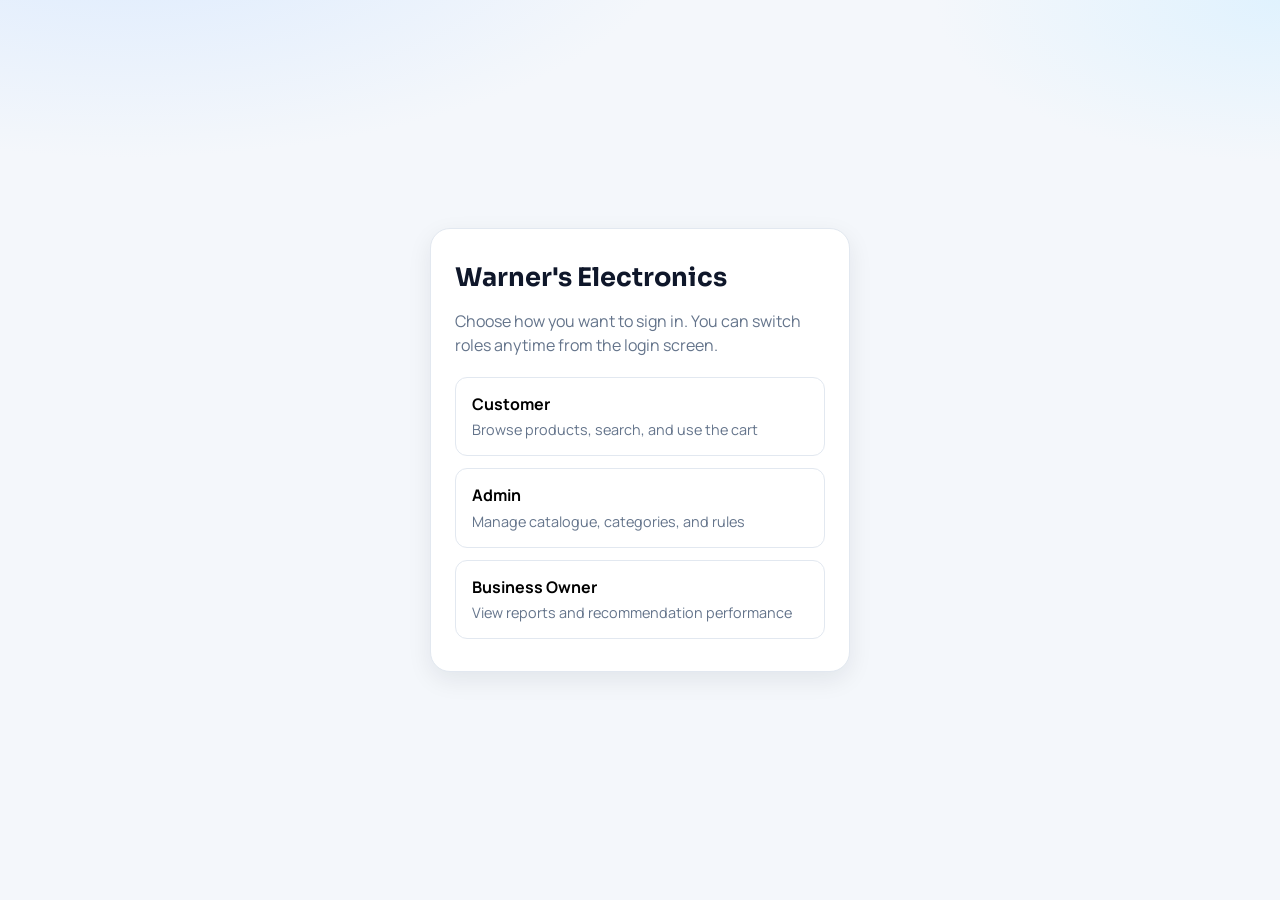
==== index.html @ d9ba6e4d "Add Warner's Electronics website for ICT308 project." ====
<!DOCTYPE html>
<html lang="en">
  <head>
    <meta charset="UTF-8" />
    <meta name="viewport" content="width=device-width, initial-scale=1.0" />
    <title>Warner's Electronics — Login</title>
    <link rel="stylesheet" href="css/styles.css" />
  </head>
  <body>
    <div class="login-wrap">
      <div class="login-card">
        <h1>Warner's Electronics</h1>
        <p class="muted">
          Choose how you want to sign in. You can switch roles anytime from the
          login screen.
        </p>
        <div class="role-list">
          <button class="role-btn" type="button" data-role="customer">
            <strong>Customer</strong>
            <span>Browse products, search, and use the cart</span>
          </button>
          <button class="role-btn" type="button" data-role="admin">
            <strong>Admin</strong>
            <span>Manage catalogue, categories, and rules</span>
          </button>
          <button class="role-btn" type="button" data-role="owner">
            <strong>Business Owner</strong>
            <span>View reports and recommendation performance</span>
          </button>
        </div>
      </div>
    </div>
    <script src="js/data.js"></script>
    <script src="js/app.js"></script>
    <script>
      document.querySelectorAll("[data-role]").forEach((btn) => {
        btn.addEventListener("click", () => {
          const role = btn.getAttribute("data-role");
          Warners.setRole(role);
          if (role === "customer") location.href = "home.html";
          else if (role === "admin") location.href = "admin.html";
          else location.href = "owner.html";
        });
      });
    </script>
  </body>
</html>
---- css/styles.css ----
@import url("https://fonts.googleapis.com/css2?family=Manrope:wght@400;500;600;700;800&family=Sora:wght@600;700&display=swap");

:root {
  --blue: #2563eb;
  --blue-dark: #1d4ed8;
  --blue-soft: #dbeafe;
  --ink: #0f172a;
  --muted: #64748b;
  --line: #e2e8f0;
  --surface: #fff;
  --page: #f4f7fb;
  --radius: 14px;
  --shadow: 0 8px 24px rgba(15, 23, 42, 0.08);
  --font: "Manrope", sans-serif;
  --display: "Sora", sans-serif;
}

* {
  box-sizing: border-box;
}

body {
  margin: 0;
  font-family: var(--font);
  color: var(--ink);
  background:
    radial-gradient(ellipse 80% 50% at 10% -10%, #dbeafe 0%, transparent 55%),
    radial-gradient(ellipse 60% 40% at 100% 0%, #e0f2fe 0%, transparent 45%),
    var(--page);
  min-height: 100vh;
}

a {
  color: inherit;
  text-decoration: none;
}

button,
input,
select {
  font: inherit;
}

button {
  cursor: pointer;
}

.topbar {
  display: flex;
  align-items: center;
  justify-content: space-between;
  gap: 1rem;
  padding: 0.9rem 1.4rem;
  background: rgba(255, 255, 255, 0.9);
  border-bottom: 1px solid var(--line);
  position: sticky;
  top: 0;
  z-index: 10;
  backdrop-filter: blur(8px);
}

.brand {
  font-family: var(--display);
  font-weight: 700;
  font-size: 1.05rem;
}

.nav {
  display: flex;
  flex-wrap: wrap;
  gap: 0.65rem;
}

.nav a {
  color: var(--muted);
  font-weight: 600;
  font-size: 0.92rem;
  padding: 0.35rem 0.55rem;
  border-radius: 8px;
}

.nav a:hover,
.nav a.active {
  color: var(--blue);
  background: var(--blue-soft);
}

.nav-right {
  display: flex;
  align-items: center;
  gap: 0.75rem;
}

.badge {
  background: var(--blue-soft);
  color: var(--blue-dark);
  font-size: 0.78rem;
  font-weight: 700;
  padding: 0.25rem 0.55rem;
  border-radius: 999px;
  text-transform: capitalize;
}

.btn {
  display: inline-flex;
  align-items: center;
  justify-content: center;
  gap: 0.4rem;
  border: 0;
  border-radius: 10px;
  padding: 0.7rem 1.1rem;
  font-weight: 700;
  background: var(--blue);
  color: #fff;
}

.btn:hover {
  background: var(--blue-dark);
}

.btn-ghost {
  background: transparent;
  color: var(--muted);
  border: 1px solid var(--line);
}

.btn-ghost:hover {
  color: var(--ink);
  background: #fff;
}

.btn-dark {
  background: #0f172a;
}

.btn-dark:hover {
  background: #1e293b;
}

.page {
  width: min(1100px, calc(100% - 2rem));
  margin: 0 auto;
  padding: 1.5rem 0 3rem;
}

.panel {
  background: var(--surface);
  border: 1px solid var(--line);
  border-radius: var(--radius);
  box-shadow: var(--shadow);
  padding: 1.25rem;
}

h1,
h2 {
  font-family: var(--display);
  margin: 0 0 0.5rem;
}

.muted {
  color: var(--muted);
  line-height: 1.5;
}

/* Login */
.login-wrap {
  min-height: 100vh;
  display: grid;
  place-items: center;
  padding: 1.5rem;
}

.login-card {
  width: min(420px, 100%);
  background: var(--surface);
  border: 1px solid var(--line);
  border-radius: 20px;
  box-shadow: var(--shadow);
  padding: 2rem 1.5rem;
}

.login-card h1 {
  font-size: 1.6rem;
}

.role-list {
  display: grid;
  gap: 0.75rem;
  margin-top: 1.25rem;
}

.role-btn {
  width: 100%;
  text-align: left;
  border: 1px solid var(--line);
  background: #fff;
  border-radius: 12px;
  padding: 0.95rem 1rem;
}

.role-btn strong {
  display: block;
  margin-bottom: 0.2rem;
}

.role-btn span {
  color: var(--muted);
  font-size: 0.9rem;
}

.role-btn:hover {
  border-color: var(--blue);
  background: #f8fbff;
}

/* Product grid */
.grid {
  display: grid;
  grid-template-columns: repeat(auto-fill, minmax(220px, 1fr));
  gap: 1rem;
  margin-top: 1rem;
}

.card {
  background: var(--surface);
  border: 1px solid var(--line);
  border-radius: var(--radius);
  overflow: hidden;
  box-shadow: var(--shadow);
  display: flex;
  flex-direction: column;
  transition: transform 0.2s ease;
}

.card:hover {
  transform: translateY(-3px);
}

.card-art {
  height: 140px;
  display: grid;
  place-items: center;
  font-size: 2.5rem;
}

.tone-lavender {
  background: #e8e7f5;
}
.tone-sky {
  background: #dbeafe;
}
.tone-mint {
  background: #d1fae5;
}
.tone-slate {
  background: #e2e8f0;
}
.tone-sand {
  background: #fef3c7;
}

.card-body {
  padding: 0.9rem 1rem 1rem;
  display: flex;
  flex-direction: column;
  gap: 0.35rem;
  flex: 1;
}

.card-body h3 {
  margin: 0;
  font-size: 1rem;
}

.price {
  font-weight: 800;
  color: var(--blue-dark);
}

.row {
  display: flex;
  flex-wrap: wrap;
  gap: 0.75rem;
  align-items: center;
}

.toolbar {
  display: flex;
  flex-wrap: wrap;
  gap: 0.75rem;
  margin: 1rem 0;
}

.toolbar input,
.toolbar select {
  border: 1px solid var(--line);
  border-radius: 10px;
  padding: 0.65rem 0.8rem;
  background: #fff;
  min-width: 180px;
}

.hero {
  display: grid;
  gap: 1rem;
  margin-bottom: 0.5rem;
}

@media (min-width: 800px) {
  .hero.split {
    grid-template-columns: 1.1fr 0.9fr;
    align-items: center;
  }
}

.detail-art {
  height: 260px;
  border-radius: var(--radius);
  display: grid;
  place-items: center;
  font-size: 4rem;
}

.specs {
  margin: 0.75rem 0 0;
  padding-left: 1.1rem;
  color: var(--muted);
}

.table {
  width: 100%;
  border-collapse: collapse;
  font-size: 0.95rem;
}

.table th,
.table td {
  text-align: left;
  padding: 0.75rem 0.5rem;
  border-bottom: 1px solid var(--line);
}

.table th {
  color: var(--muted);
  font-weight: 600;
}

.stat-grid {
  display: grid;
  grid-template-columns: repeat(auto-fit, minmax(160px, 1fr));
  gap: 0.85rem;
  margin: 1rem 0;
}

.stat {
  background: var(--surface);
  border: 1px solid var(--line);
  border-radius: var(--radius);
  padding: 1rem;
}

.stat strong {
  display: block;
  font-size: 1.4rem;
  margin-top: 0.25rem;
}

.bars {
  display: grid;
  gap: 0.65rem;
}

.bar-row {
  display: grid;
  grid-template-columns: 110px 1fr 40px;
  gap: 0.5rem;
  align-items: center;
  font-size: 0.9rem;
}

.bar-track {
  height: 10px;
  background: var(--blue-soft);
  border-radius: 999px;
  overflow: hidden;
}

.bar-fill {
  height: 100%;
  background: var(--blue);
  border-radius: 999px;
}

.empty {
  padding: 2rem 1rem;
  text-align: center;
  color: var(--muted);
}

.toast {
  position: fixed;
  bottom: 1.25rem;
  right: 1.25rem;
  background: #0f172a;
  color: #fff;
  padding: 0.75rem 1rem;
  border-radius: 10px;
  opacity: 0;
  pointer-events: none;
  transition: opacity 0.2s ease;
  z-index: 50;
}

.toast.show {
  opacity: 1;
}

@media (max-width: 700px) {
  .topbar {
    flex-direction: column;
    align-items: flex-start;
  }
}
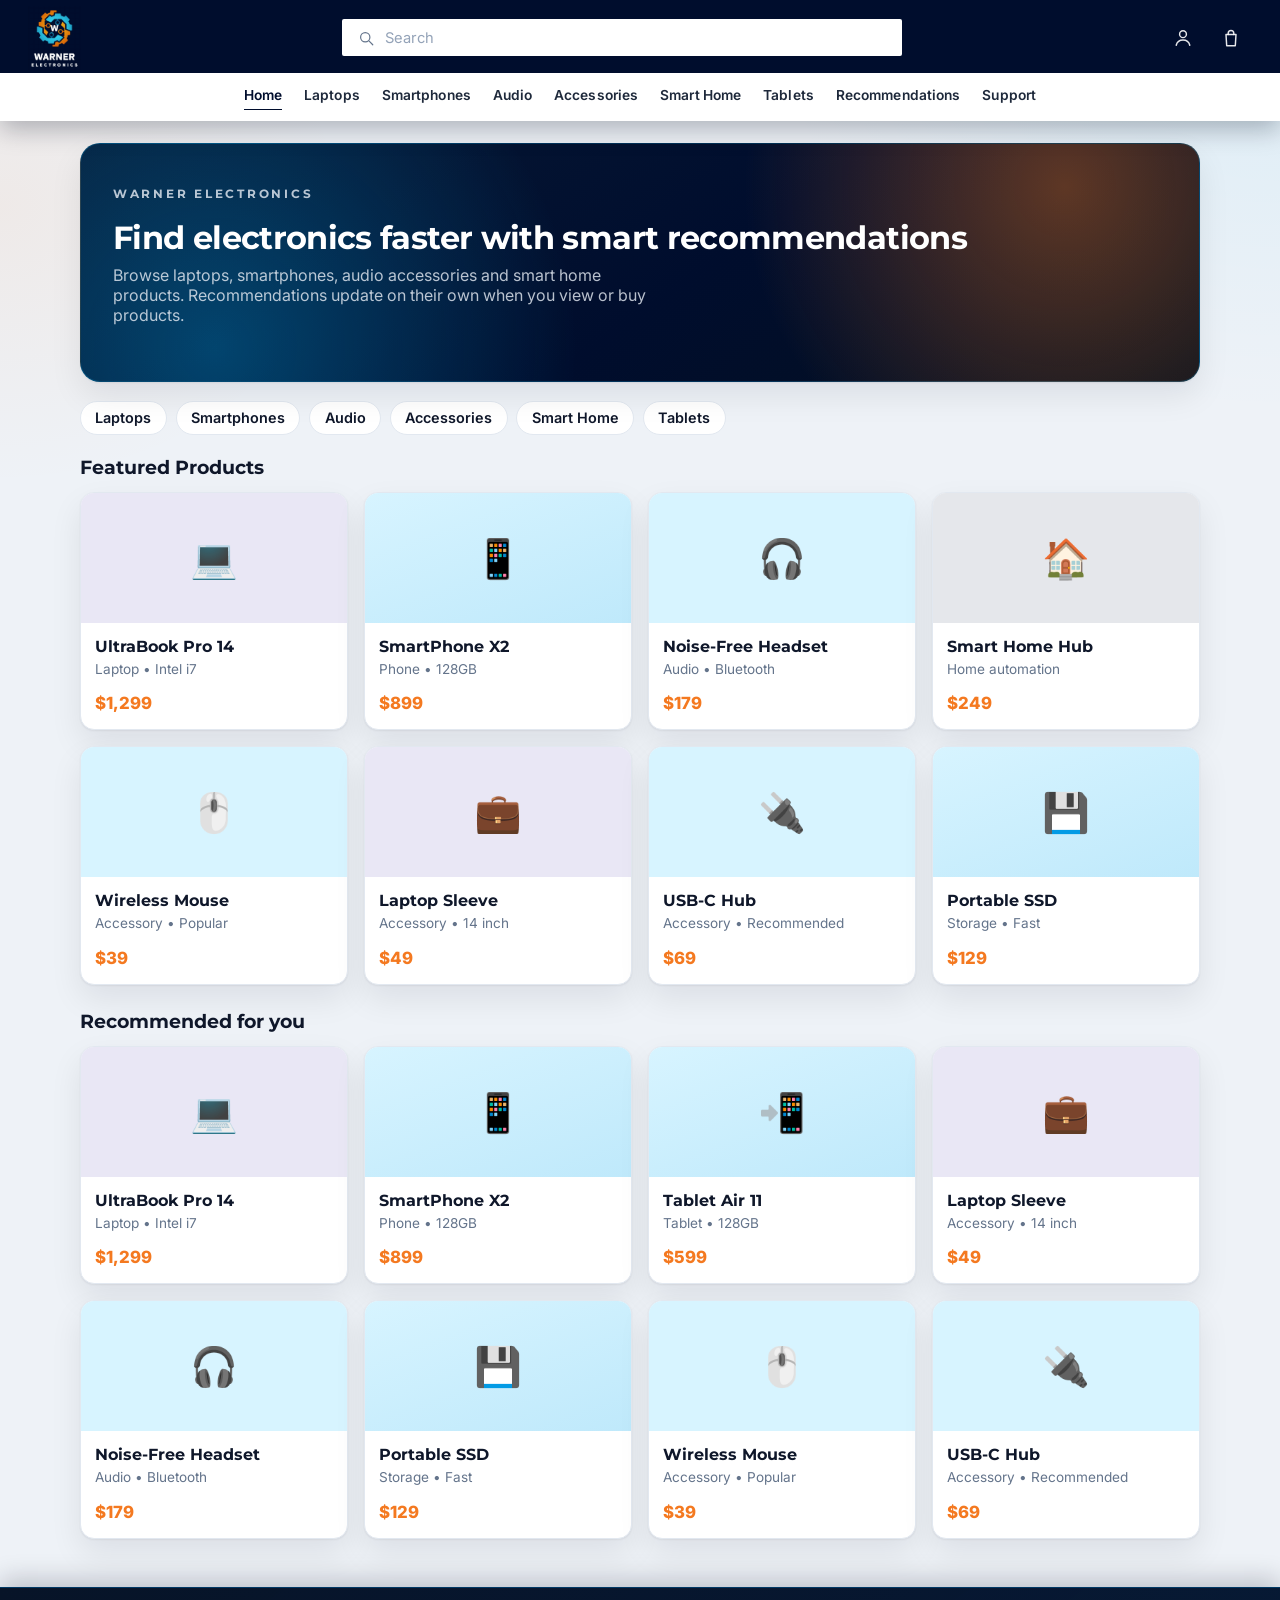
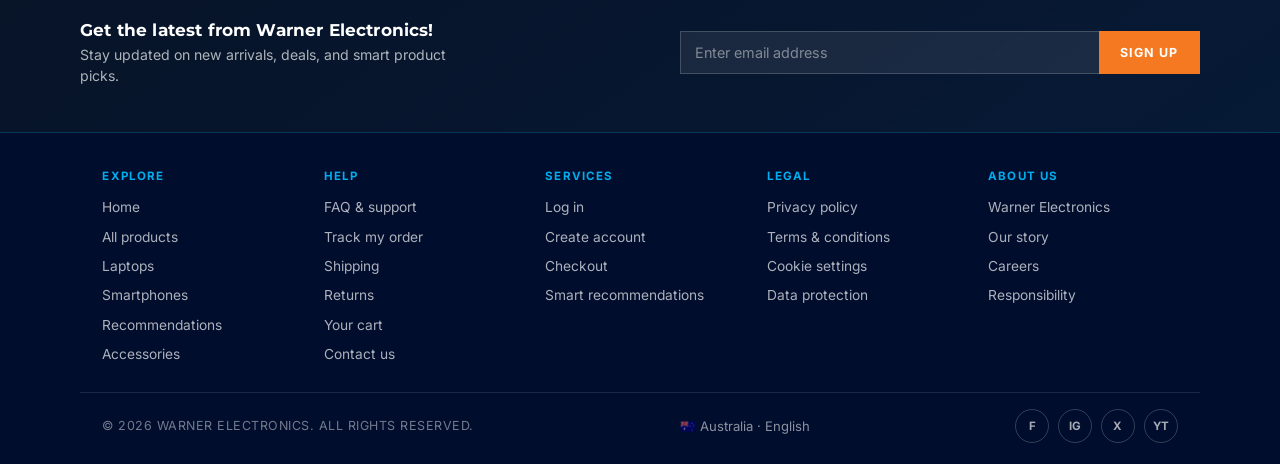
==== commit 5ece20a5: "Add Warner Electronics storefront with checkout, accounts, and updated header." ====
--- a/index.html
+++ b/index.html
@@ -1,47 +1,16 @@
 <!DOCTYPE html>
+<!-- Public store entry — Go Live opens the shop for everyone -->
 <html lang="en">
   <head>
     <meta charset="UTF-8" />
-    <meta name="viewport" content="width=device-width, initial-scale=1.0" />
-    <title>Warner's Electronics — Login</title>
-    <link rel="stylesheet" href="css/styles.css" />
+    <meta http-equiv="refresh" content="0; url=home.html" />
+    <title>Warner Electronics</title>
+    <link rel="icon" href="images/warner-logo.png" />
+    <script>
+      location.replace("home.html");
+    </script>
   </head>
   <body>
-    <div class="login-wrap">
-      <div class="login-card">
-        <h1>Warner's Electronics</h1>
-        <p class="muted">
-          Choose how you want to sign in. You can switch roles anytime from the
-          login screen.
-        </p>
-        <div class="role-list">
-          <button class="role-btn" type="button" data-role="customer">
-            <strong>Customer</strong>
-            <span>Browse products, search, and use the cart</span>
-          </button>
-          <button class="role-btn" type="button" data-role="admin">
-            <strong>Admin</strong>
-            <span>Manage catalogue, categories, and rules</span>
-          </button>
-          <button class="role-btn" type="button" data-role="owner">
-            <strong>Business Owner</strong>
-            <span>View reports and recommendation performance</span>
-          </button>
-        </div>
-      </div>
-    </div>
-    <script src="js/data.js"></script>
-    <script src="js/app.js"></script>
-    <script>
-      document.querySelectorAll("[data-role]").forEach((btn) => {
-        btn.addEventListener("click", () => {
-          const role = btn.getAttribute("data-role");
-          Warners.setRole(role);
-          if (role === "customer") location.href = "home.html";
-          else if (role === "admin") location.href = "admin.html";
-          else location.href = "owner.html";
-        });
-      });
-    </script>
+    <p>Opening store… <a href="home.html">Continue</a></p>
   </body>
 </html>
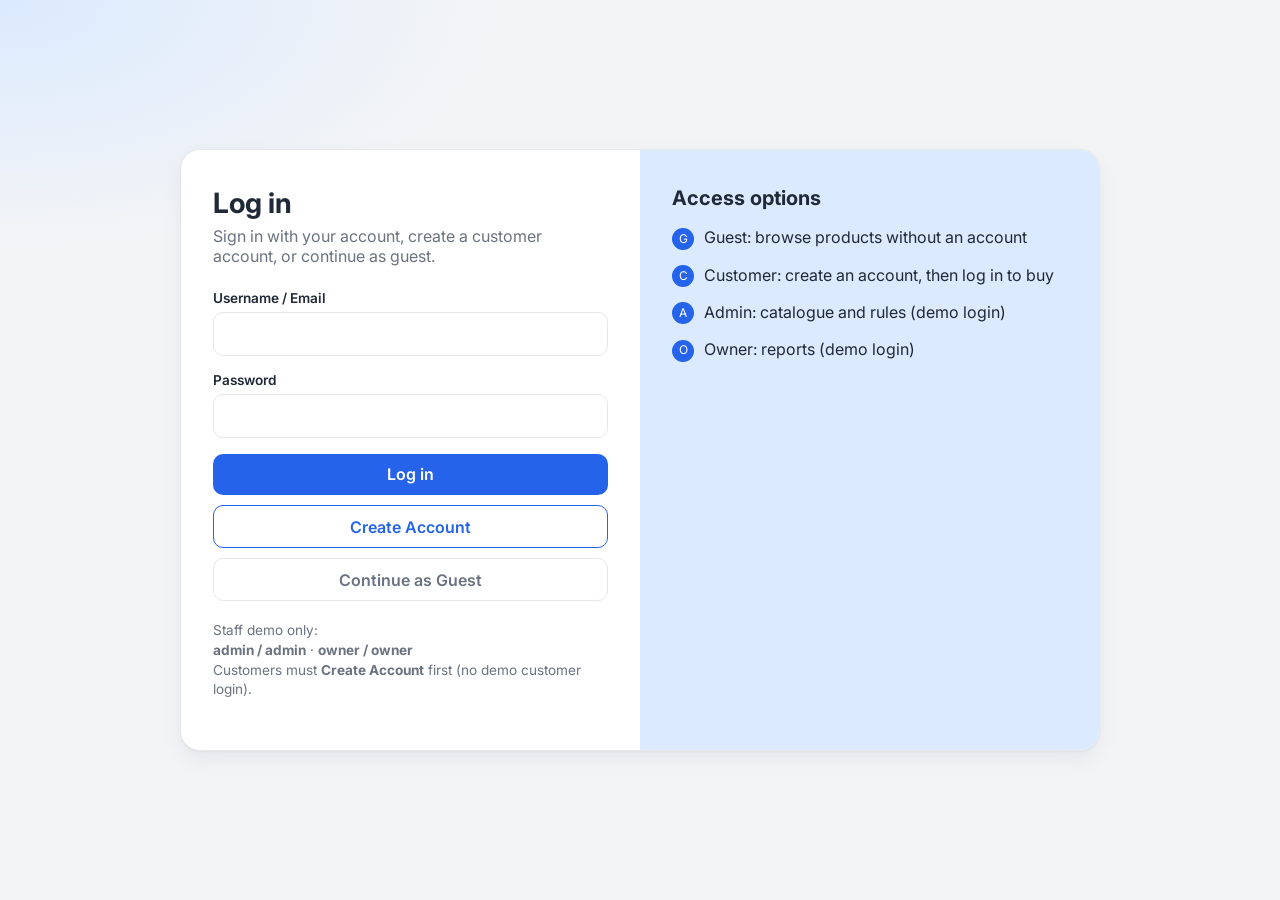
==== commit 5a5a4d2e: "Update Warner's Electronics site with UI, roles, guest access, and cart fixes." ====
--- a/index.html
+++ b/index.html
@@ -1,16 +1,154 @@
 <!DOCTYPE html>
-<!-- Public store entry — Go Live opens the shop for everyone -->
 <html lang="en">
   <head>
     <meta charset="UTF-8" />
-    <meta http-equiv="refresh" content="0; url=home.html" />
-    <title>Warner Electronics</title>
-    <link rel="icon" href="images/warner-logo.png" />
-    <script>
-      location.replace("home.html");
-    </script>
+    <meta name="viewport" content="width=device-width, initial-scale=1.0" />
+    <title>Log in — Warner's Electronics</title>
+    <link rel="stylesheet" href="css/styles.css" />
   </head>
   <body>
-    <p>Opening store… <a href="home.html">Continue</a></p>
+    <div class="login-page">
+      <div class="login-shell">
+        <div class="login-form-pane">
+          <div id="login-view">
+            <h1>Log in</h1>
+            <p class="sub">Sign in with your account, create a customer account, or continue as guest.</p>
+            <form id="login-form">
+              <div class="field">
+                <label for="username">Username / Email</label>
+                <input id="username" name="username" autocomplete="username" required />
+              </div>
+              <div class="field">
+                <label for="password">Password</label>
+                <input id="password" name="password" type="password" autocomplete="current-password" required />
+              </div>
+              <div class="login-actions">
+                <button class="btn" type="submit">Log in</button>
+                <button class="btn btn-outline" type="button" id="show-signup">Create Account</button>
+              </div>
+              <button class="btn btn-ghost" type="button" id="guest-btn" style="margin-top:0.65rem;width:100%">
+                Continue as Guest
+              </button>
+              <p class="demo-note" id="error" style="color:#dc2626;display:none"></p>
+              <p class="demo-note">
+                Staff demo only:<br />
+                <strong>admin / admin</strong> · <strong>owner / owner</strong><br />
+                Customers must <strong>Create Account</strong> first (no demo customer login).
+              </p>
+            </form>
+          </div>
+
+          <div id="signup-view" hidden>
+            <h1>Create account</h1>
+            <p class="sub">New customer accounts only. Then you can log in and shop.</p>
+            <form id="signup-form">
+              <div class="field">
+                <label for="full-name">Full name</label>
+                <input id="full-name" required placeholder="Your name" />
+              </div>
+              <div class="field">
+                <label for="new-username">Username</label>
+                <input id="new-username" required autocomplete="username" placeholder="choose a username" />
+              </div>
+              <div class="field">
+                <label for="new-password">Password</label>
+                <input id="new-password" type="password" required minlength="4" autocomplete="new-password" />
+              </div>
+              <div class="field">
+                <label for="confirm-password">Confirm password</label>
+                <input id="confirm-password" type="password" required minlength="4" autocomplete="new-password" />
+              </div>
+              <div class="login-actions">
+                <button class="btn" type="submit">Create account</button>
+                <button class="btn btn-outline" type="button" id="show-login">Back to Log in</button>
+              </div>
+              <p class="demo-note" id="signup-error" style="color:#dc2626;display:none"></p>
+            </form>
+          </div>
+        </div>
+        <aside class="login-aside">
+          <h2>Access options</h2>
+          <ul>
+            <li><span class="dot">G</span> Guest: browse products without an account</li>
+            <li><span class="dot">C</span> Customer: create an account, then log in to buy</li>
+            <li><span class="dot">A</span> Admin: catalogue and rules (demo login)</li>
+            <li><span class="dot">O</span> Owner: reports (demo login)</li>
+          </ul>
+        </aside>
+      </div>
+    </div>
+    <script src="js/data.js"></script>
+    <script src="js/app.js"></script>
+    <script>
+      const loginView = document.getElementById("login-view");
+      const signupView = document.getElementById("signup-view");
+
+      function showSignup() {
+        loginView.hidden = true;
+        signupView.hidden = false;
+      }
+      function showLogin() {
+        signupView.hidden = true;
+        loginView.hidden = false;
+      }
+
+      if (new URLSearchParams(location.search).get("signup") === "1") showSignup();
+
+      // Only auto-enter for real accounts — guests must be able to reach login
+      if (Warners.hasAccountSession()) {
+        location.href = Warners.homeFor(Warners.getRole());
+      } else if (Warners.isGuest()) {
+        Warners.clearSession();
+      }
+
+      document.getElementById("show-signup").onclick = showSignup;
+      document.getElementById("show-login").onclick = showLogin;
+
+      document.getElementById("guest-btn").onclick = () => Warners.enterGuest();
+
+      document.getElementById("login-form").addEventListener("submit", (e) => {
+        e.preventDefault();
+        const user = Warners.login(
+          document.getElementById("username").value,
+          document.getElementById("password").value
+        );
+        const err = document.getElementById("error");
+        if (!user) {
+          err.style.display = "block";
+          err.textContent =
+            "Login failed. Customers must create an account first. Staff: admin/owner.";
+          return;
+        }
+        location.href = Warners.homeFor(user.role);
+      });
+
+      document.getElementById("signup-form").addEventListener("submit", (e) => {
+        e.preventDefault();
+        const err = document.getElementById("signup-error");
+        const password = document.getElementById("new-password").value;
+        const confirm = document.getElementById("confirm-password").value;
+        if (password !== confirm) {
+          err.style.display = "block";
+          err.textContent = "Passwords do not match.";
+          return;
+        }
+        const result = Warners.registerCustomer({
+          name: document.getElementById("full-name").value,
+          username: document.getElementById("new-username").value,
+          password,
+        });
+        if (!result.ok) {
+          err.style.display = "block";
+          err.textContent = result.error;
+          return;
+        }
+        // Auto log in after creating account
+        const user = Warners.login(
+          document.getElementById("new-username").value,
+          password
+        );
+        location.href = Warners.homeFor(user.role);
+      });
+    </script>
   </body>
 </html>
--- a/css/styles.css
+++ b/css/styles.css
@@ -0,0 +1,639 @@
+/* Warner's Electronics — Figma-matched styles (Go Live / static) */
+@import url("https://fonts.googleapis.com/css2?family=Inter:wght@400;500;600;700;800&display=swap");
+
+:root {
+  --blue: #2563eb;
+  --blue-dark: #1d4ed8;
+  --blue-soft: #dbeafe;
+  --blue-tint: #eff6ff;
+  --ink: #1f2937;
+  --muted: #6b7280;
+  --line: #e5e7eb;
+  --surface: #ffffff;
+  --page: #f3f4f6;
+  --navy: #0f172a;
+  --teal: #14b8a6;
+  --mint: #d1fae5;
+  --lavender: #e9e7f5;
+  --warn-bg: #fef9c3;
+  --danger: #ef4444;
+  --danger-soft: #fee2e2;
+  --radius: 12px;
+  --radius-lg: 16px;
+  --shadow: 0 1px 2px rgba(15, 23, 42, 0.04), 0 8px 20px rgba(15, 23, 42, 0.06);
+  --font: "Inter", system-ui, sans-serif;
+}
+
+* { box-sizing: border-box; }
+html, body { margin: 0; padding: 0; }
+body {
+  font-family: var(--font);
+  color: var(--ink);
+  background: var(--page);
+  min-height: 100vh;
+}
+a { color: inherit; text-decoration: none; }
+button, input, select { font: inherit; }
+button { cursor: pointer; }
+img { max-width: 100%; display: block; }
+
+/* Top header — Figma */
+.site-header {
+  background: #fff;
+  border-bottom: 1px solid var(--line);
+  padding: 0.85rem 1.5rem;
+  display: flex;
+  align-items: center;
+  justify-content: space-between;
+  gap: 1rem;
+  position: sticky;
+  top: 0;
+  z-index: 40;
+}
+.brand {
+  display: flex;
+  align-items: center;
+  gap: 0.6rem;
+  font-weight: 700;
+  white-space: nowrap;
+}
+.brand-mark {
+  width: 28px;
+  height: 28px;
+  border-radius: 999px;
+  background: var(--blue);
+  flex-shrink: 0;
+}
+.nav-links {
+  display: flex;
+  gap: 1.25rem;
+  flex-wrap: wrap;
+  justify-content: center;
+}
+.nav-links a {
+  color: var(--muted);
+  font-weight: 500;
+  font-size: 0.95rem;
+  padding-bottom: 0.2rem;
+  border-bottom: 2px solid transparent;
+}
+.nav-links a.active,
+.nav-links a:hover {
+  color: var(--blue);
+  border-bottom-color: var(--blue);
+}
+.user-chip {
+  display: flex;
+  align-items: center;
+  gap: 0.55rem;
+}
+.user-chip input,
+.user-chip .role-label {
+  border: 1px solid var(--line);
+  border-radius: 999px;
+  padding: 0.4rem 0.85rem;
+  background: #fff;
+  color: var(--muted);
+  min-width: 110px;
+  font-size: 0.9rem;
+}
+.avatar {
+  width: 34px;
+  height: 34px;
+  border-radius: 999px;
+  display: grid;
+  place-items: center;
+  color: #fff;
+  font-weight: 700;
+  background: var(--teal);
+}
+.avatar.admin { background: #0ea5e9; }
+.avatar.owner { background: #6366f1; }
+.avatar.guest { background: #94a3b8; }
+
+.btn {
+  display: inline-flex;
+  align-items: center;
+  justify-content: center;
+  border: 0;
+  border-radius: 10px;
+  padding: 0.65rem 1.1rem;
+  font-weight: 600;
+  background: var(--blue);
+  color: #fff;
+}
+.btn:hover { background: var(--blue-dark); }
+.btn-outline {
+  background: #fff;
+  color: var(--blue);
+  border: 1.5px solid var(--blue);
+}
+.btn-outline:hover { background: var(--blue-tint); }
+.btn-ghost {
+  background: transparent;
+  color: var(--muted);
+  border: 1px solid var(--line);
+}
+.btn-sm { padding: 0.4rem 0.75rem; font-size: 0.85rem; }
+.btn-danger {
+  background: var(--danger-soft);
+  color: var(--danger);
+  border: 1px solid #fecaca;
+}
+
+.page {
+  width: min(1120px, calc(100% - 2rem));
+  margin: 0 auto;
+  padding: 1.25rem 0 3rem;
+}
+
+/* Login — two column Figma */
+.login-page {
+  min-height: 100vh;
+  display: grid;
+  place-items: center;
+  padding: 1.5rem;
+  background:
+    radial-gradient(ellipse 70% 50% at 0% 0%, #dbeafe 0%, transparent 55%),
+    var(--page);
+}
+.login-shell {
+  width: min(920px, 100%);
+  display: grid;
+  grid-template-columns: 1fr 1fr;
+  background: #fff;
+  border-radius: 20px;
+  overflow: hidden;
+  box-shadow: var(--shadow);
+  border: 1px solid var(--line);
+}
+.login-form-pane { padding: 2.25rem 2rem; }
+.login-form-pane h1 { margin: 0 0 0.35rem; font-size: 1.75rem; }
+.login-form-pane .sub { color: var(--muted); margin: 0 0 1.5rem; }
+.field { margin-bottom: 1rem; }
+.field label {
+  display: block;
+  font-size: 0.85rem;
+  font-weight: 600;
+  margin-bottom: 0.35rem;
+}
+.field input, .field select {
+  width: 100%;
+  border: 1px solid var(--line);
+  border-radius: 10px;
+  padding: 0.7rem 0.85rem;
+  background: #fff;
+}
+.login-actions { display: grid; gap: 0.65rem; margin-top: 0.5rem; }
+.forgot {
+  display: inline-block;
+  margin-top: 0.85rem;
+  color: var(--blue);
+  font-size: 0.9rem;
+  font-weight: 600;
+}
+.login-aside {
+  background: var(--blue-soft);
+  padding: 2.25rem 2rem;
+}
+.login-aside h2 { margin: 0 0 1rem; font-size: 1.25rem; }
+.login-aside ul {
+  margin: 0;
+  padding: 0;
+  list-style: none;
+  display: grid;
+  gap: 0.85rem;
+}
+.login-aside li {
+  display: flex;
+  gap: 0.65rem;
+  align-items: flex-start;
+  color: var(--ink);
+  line-height: 1.4;
+}
+.login-aside .dot {
+  width: 22px;
+  height: 22px;
+  border-radius: 999px;
+  background: var(--blue);
+  color: #fff;
+  display: grid;
+  place-items: center;
+  font-size: 0.75rem;
+  flex-shrink: 0;
+  margin-top: 0.1rem;
+}
+.demo-note {
+  margin-top: 1.25rem;
+  font-size: 0.85rem;
+  color: var(--muted);
+  line-height: 1.45;
+}
+
+/* Home hero */
+.hero {
+  background: var(--blue-soft);
+  border-radius: var(--radius-lg);
+  padding: 1.75rem 1.5rem;
+  margin-bottom: 1.1rem;
+}
+.hero h1 {
+  margin: 0 0 0.5rem;
+  font-size: clamp(1.35rem, 2.5vw, 1.85rem);
+}
+.hero p { margin: 0 0 1rem; color: var(--muted); max-width: 52ch; }
+.search-row {
+  display: flex;
+  gap: 0.65rem;
+  flex-wrap: wrap;
+}
+.search-row input {
+  flex: 1;
+  min-width: 200px;
+  border: 1px solid var(--line);
+  border-radius: 10px;
+  padding: 0.75rem 1rem;
+  background: #fff;
+}
+.pills {
+  display: flex;
+  flex-wrap: wrap;
+  gap: 0.55rem;
+  margin: 0 0 1.25rem;
+}
+.pill {
+  border: 1px solid var(--line);
+  background: #fff;
+  border-radius: 999px;
+  padding: 0.45rem 0.9rem;
+  color: var(--ink);
+  font-weight: 500;
+  font-size: 0.9rem;
+}
+.pill.active, .pill:hover {
+  border-color: var(--blue);
+  color: var(--blue);
+  background: var(--blue-tint);
+}
+
+.section-title {
+  margin: 0 0 0.85rem;
+  font-size: 1.15rem;
+}
+
+.grid {
+  display: grid;
+  grid-template-columns: repeat(auto-fill, minmax(200px, 1fr));
+  gap: 1rem;
+}
+.card {
+  background: #fff;
+  border: 1px solid var(--line);
+  border-radius: var(--radius);
+  overflow: hidden;
+  box-shadow: var(--shadow);
+  display: flex;
+  flex-direction: column;
+}
+.card-art {
+  height: 130px;
+  display: grid;
+  place-items: center;
+  font-size: 2.4rem;
+}
+.tone-blue { background: #dbeafe; }
+.tone-mint { background: var(--mint); }
+.tone-lavender { background: var(--lavender); }
+.tone-slate { background: #e5e7eb; }
+.tone-sand { background: #fef3c7; }
+.card-body {
+  padding: 0.85rem 0.9rem 1rem;
+  display: flex;
+  flex-direction: column;
+  gap: 0.3rem;
+  flex: 1;
+}
+.card-body h3 { margin: 0; font-size: 0.98rem; }
+.meta { color: var(--muted); font-size: 0.85rem; }
+.price { color: var(--blue); font-weight: 700; font-size: 1.05rem; }
+.card-actions {
+  display: grid;
+  grid-template-columns: 1fr 1fr;
+  gap: 0.45rem;
+  margin-top: 0.55rem;
+}
+
+/* Product detail */
+.detail {
+  display: grid;
+  grid-template-columns: 1fr 1fr;
+  gap: 1.25rem;
+  background: #fff;
+  border: 1px solid var(--line);
+  border-radius: var(--radius-lg);
+  padding: 1.25rem;
+  box-shadow: var(--shadow);
+}
+.detail-art {
+  min-height: 280px;
+  border-radius: var(--radius);
+  display: grid;
+  place-items: center;
+  font-size: 5rem;
+}
+.tags { display: flex; flex-wrap: wrap; gap: 0.45rem; margin: 0.75rem 0; }
+.tag {
+  background: #f3f4f6;
+  border-radius: 999px;
+  padding: 0.3rem 0.7rem;
+  font-size: 0.82rem;
+  color: var(--muted);
+  font-weight: 600;
+}
+.specs { margin: 0.5rem 0 1rem; padding-left: 1.1rem; color: var(--muted); }
+.specs li { margin: 0.35rem 0; }
+.specs li::marker { color: var(--blue); }
+.detail-actions { display: flex; flex-wrap: wrap; gap: 0.65rem; }
+
+/* Search layout */
+.search-layout {
+  display: grid;
+  grid-template-columns: 240px 1fr;
+  gap: 1rem;
+  align-items: start;
+}
+.filters {
+  background: #fff;
+  border: 1px solid var(--line);
+  border-radius: var(--radius);
+  padding: 1rem;
+  box-shadow: var(--shadow);
+}
+.filters h3 { margin: 0 0 0.75rem; font-size: 1rem; }
+.filter-group { margin-bottom: 1rem; }
+.filter-group h4 {
+  margin: 0 0 0.45rem;
+  font-size: 0.85rem;
+  color: var(--muted);
+}
+.filter-group label {
+  display: flex;
+  align-items: center;
+  gap: 0.45rem;
+  margin: 0.3rem 0;
+  font-size: 0.9rem;
+}
+
+/* Cart */
+.cart-layout {
+  display: grid;
+  grid-template-columns: 1.4fr 0.8fr;
+  gap: 1rem;
+  align-items: start;
+}
+.cart-box {
+  background: #fff;
+  border: 1.5px solid var(--blue-soft);
+  border-radius: var(--radius-lg);
+  padding: 1rem 1.1rem;
+}
+.cart-row {
+  display: grid;
+  grid-template-columns: 64px 1fr auto;
+  gap: 0.85rem;
+  align-items: center;
+  padding: 0.85rem 0;
+  border-bottom: 1px solid var(--line);
+}
+.cart-thumb {
+  width: 64px;
+  height: 64px;
+  border-radius: 10px;
+  display: grid;
+  place-items: center;
+  font-size: 1.5rem;
+}
+.qty {
+  display: inline-flex;
+  align-items: center;
+  gap: 0.35rem;
+  margin-top: 0.35rem;
+  border: 1px solid var(--line);
+  border-radius: 8px;
+  padding: 0.2rem 0.45rem;
+  font-size: 0.85rem;
+}
+.addons {
+  margin-top: 1rem;
+  color: var(--muted);
+  font-size: 0.9rem;
+}
+.addon-pills { display: flex; flex-wrap: wrap; gap: 0.5rem; margin-top: 0.55rem; }
+.addon-pill {
+  background: var(--mint);
+  border: 0;
+  border-radius: 999px;
+  padding: 0.45rem 0.85rem;
+  font-weight: 600;
+  font-size: 0.85rem;
+}
+.summary, .privacy {
+  background: #fff;
+  border: 1px solid var(--line);
+  border-radius: var(--radius);
+  padding: 1rem;
+  box-shadow: var(--shadow);
+  margin-bottom: 0.85rem;
+}
+.summary h3, .privacy h3 { margin: 0 0 0.75rem; }
+.summary-row {
+  display: flex;
+  justify-content: space-between;
+  margin: 0.4rem 0;
+  color: var(--muted);
+}
+.summary-total {
+  display: flex;
+  justify-content: space-between;
+  margin-top: 0.75rem;
+  padding-top: 0.75rem;
+  border-top: 1px solid var(--line);
+  font-weight: 800;
+  font-size: 1.15rem;
+}
+.summary-total span:last-child { color: var(--blue); }
+.summary .btn { width: 100%; margin-top: 0.65rem; }
+.privacy { background: var(--warn-bg); border-color: #fde68a; }
+
+/* Admin / Owner shell */
+.app-shell { display: flex; min-height: calc(100vh - 64px); }
+.sidebar {
+  width: 230px;
+  background: var(--navy);
+  color: #fff;
+  padding: 1.1rem 0.85rem;
+  flex-shrink: 0;
+}
+.sidebar h2 {
+  margin: 0 0 1rem;
+  font-size: 1rem;
+  padding: 0 0.55rem;
+}
+.side-link {
+  display: block;
+  width: 100%;
+  text-align: left;
+  border: 0;
+  background: transparent;
+  color: #cbd5e1;
+  border-radius: 999px;
+  padding: 0.65rem 0.9rem;
+  margin-bottom: 0.35rem;
+  font-weight: 600;
+}
+.side-link.active, .side-link:hover {
+  background: var(--blue);
+  color: #fff;
+}
+.admin-main {
+  flex: 1;
+  padding: 1.25rem;
+  overflow: auto;
+}
+.panel {
+  background: #fff;
+  border: 1px solid var(--line);
+  border-radius: var(--radius-lg);
+  padding: 1.15rem;
+  box-shadow: var(--shadow);
+}
+.panel-head {
+  display: flex;
+  justify-content: space-between;
+  gap: 1rem;
+  align-items: flex-start;
+  margin-bottom: 1rem;
+  flex-wrap: wrap;
+}
+.panel-head p { margin: 0.25rem 0 0; color: var(--muted); }
+.toolbar {
+  display: flex;
+  gap: 0.65rem;
+  flex-wrap: wrap;
+  margin-bottom: 1rem;
+}
+.toolbar input, .toolbar select {
+  border: 1px solid var(--line);
+  border-radius: 10px;
+  padding: 0.65rem 0.85rem;
+  background: #fff;
+  min-width: 220px;
+}
+.table { width: 100%; border-collapse: collapse; font-size: 0.92rem; }
+.table th, .table td {
+  text-align: left;
+  padding: 0.75rem 0.5rem;
+  border-bottom: 1px solid var(--line);
+  vertical-align: middle;
+}
+.table th { color: var(--muted); font-weight: 600; }
+.prod-cell { display: flex; align-items: center; gap: 0.55rem; }
+.prod-ico {
+  width: 34px;
+  height: 34px;
+  border-radius: 8px;
+  background: var(--blue-soft);
+  display: grid;
+  place-items: center;
+}
+
+.stat-grid {
+  display: grid;
+  grid-template-columns: repeat(auto-fit, minmax(160px, 1fr));
+  gap: 0.85rem;
+  margin-bottom: 1rem;
+}
+.stat {
+  background: #fff;
+  border: 1px solid var(--line);
+  border-radius: var(--radius);
+  padding: 1rem;
+  box-shadow: var(--shadow);
+}
+.stat span { color: var(--muted); font-size: 0.85rem; }
+.stat strong { display: block; margin-top: 0.35rem; font-size: 1.45rem; }
+
+.bars { display: grid; gap: 0.65rem; }
+.bar-row {
+  display: grid;
+  grid-template-columns: 120px 1fr 40px;
+  gap: 0.5rem;
+  align-items: center;
+  font-size: 0.9rem;
+}
+.bar-track {
+  height: 10px;
+  background: var(--blue-soft);
+  border-radius: 999px;
+  overflow: hidden;
+}
+.bar-fill { height: 100%; background: var(--blue); border-radius: 999px; }
+
+.two-col {
+  display: grid;
+  grid-template-columns: 1fr 1fr;
+  gap: 1rem;
+}
+
+.toast {
+  position: fixed;
+  right: 1rem;
+  bottom: 1rem;
+  background: var(--navy);
+  color: #fff;
+  padding: 0.75rem 1rem;
+  border-radius: 10px;
+  opacity: 0;
+  pointer-events: none;
+  transition: opacity 0.2s ease;
+  z-index: 100;
+}
+.toast.show { opacity: 1; }
+
+/* In-page edit modal for admin/owner */
+.modal-backdrop {
+  position: fixed;
+  inset: 0;
+  background: rgba(15, 23, 42, 0.45);
+  display: none;
+  align-items: center;
+  justify-content: center;
+  z-index: 80;
+  padding: 1rem;
+}
+.modal-backdrop.open { display: flex; }
+.modal {
+  width: min(480px, 100%);
+  background: #fff;
+  border-radius: 16px;
+  padding: 1.25rem;
+  box-shadow: var(--shadow);
+}
+.modal h3 { margin: 0 0 0.85rem; }
+.modal .actions {
+  display: flex;
+  gap: 0.55rem;
+  justify-content: flex-end;
+  margin-top: 1rem;
+}
+
+@media (max-width: 900px) {
+  .login-shell,
+  .detail,
+  .search-layout,
+  .cart-layout,
+  .two-col { grid-template-columns: 1fr; }
+  .app-shell { flex-direction: column; }
+  .sidebar { width: 100%; }
+  .nav-links { display: none; }
+}
